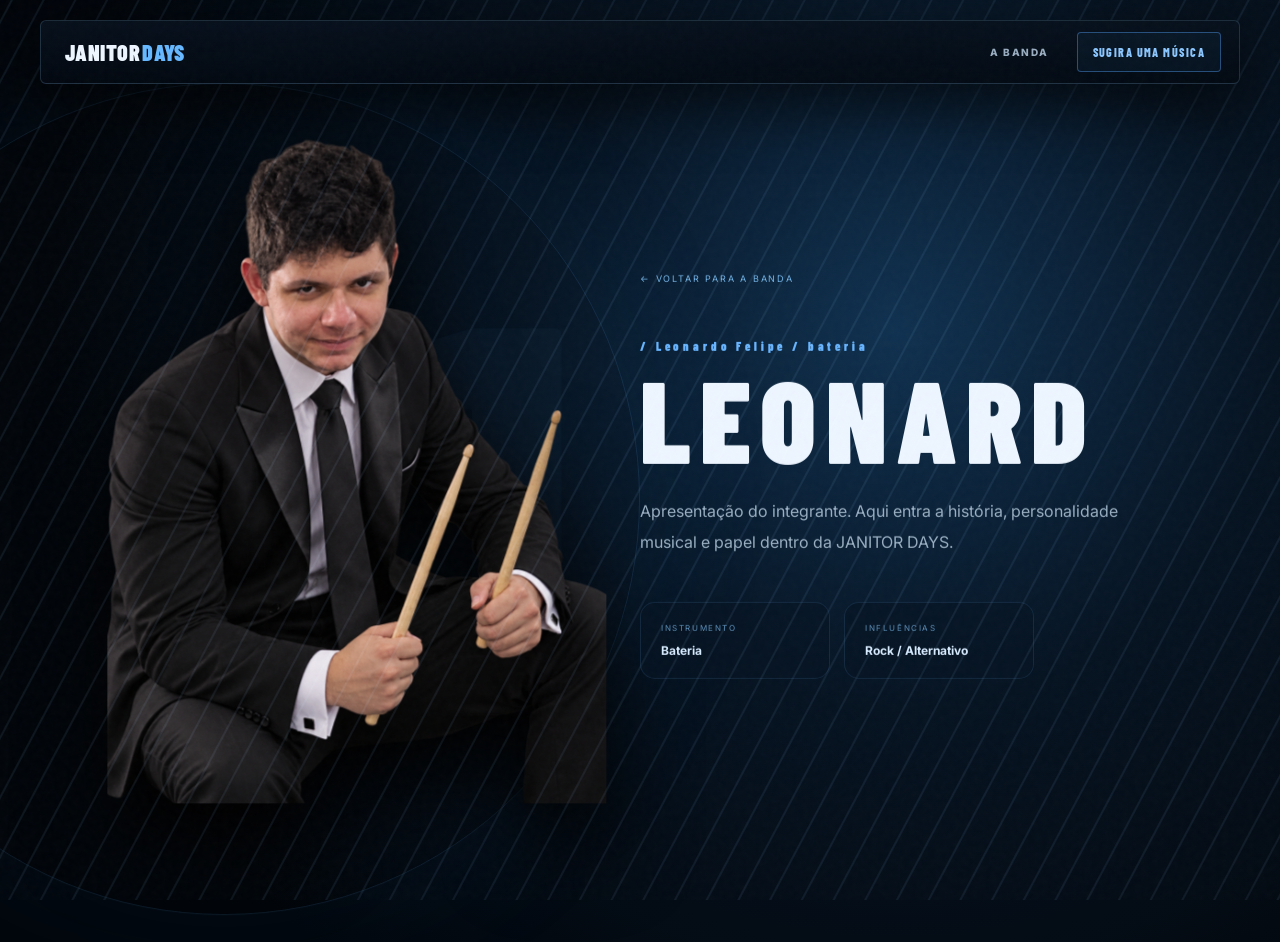
==== integrante-1.html @ b963877c "Add files via upload" ====
<!doctype html><html lang="pt-BR"><head><meta charset="utf-8">
    <meta name="viewport" content="width=device-width,initial-scale=1"><title>INTEGRANTE 01 — JANITOR DAYS</title>
    <link href="https://fonts.googleapis.com/css2?family=Barlow+Condensed:wght@500;600;700;800;900&family=Inter:wght@400;500;600;700;800;900&display=swap" 
    rel="stylesheet"><link rel="stylesheet" href="style.css"></head>
    <body class="memberPage"><div class="noise"></div><header id="nav"><a href="index.html" class="brand">JANITOR<span>DAYS</span>
    </a><nav><a href="index.html#banda">A BANDA</a><a href="sugira.html" class="navButton">SUGIRA UMA MÚSICA</a></nav>
</header><main class="memberHero"><div class="memberGlow scroll3d" data-speed=".14"></div><div class="memberImageWrap"><div class="memberNumber">01</div><img src="leonard.png" alt="INTEGRANTE 01"></div><div class="memberInfo scroll3d" data-speed="-.08"><a class="back buttonFX" href="index.html#banda">← VOLTAR PARA A BANDA</a><div class="eyebrow">/ Leonardo Felipe / bateria</div><h1>L E O N A R D<br><em></em></h1><p>Apresentação do integrante. Aqui entra a história, personalidade musical e papel dentro da JANITOR DAYS.</p><div class="memberGrid"><div><small>INSTRUMENTO</small><strong>Bateria</strong></div><div><small>INFLUÊNCIAS</small><strong>Rock / Alternativo</strong></div></div></div></main><script src="script.js"></script></body></html>
---- style.css ----
*{box-sizing:border-box}html{scroll-behavior:smooth}body{margin:0;background:#03070d;color:#edf5ff;font-family:Inter,sans-serif;overflow-x:hidden}a{color:inherit;text-decoration:none}button{font:inherit}.noise{position:fixed;inset:0;z-index:100;pointer-events:none;opacity:.045;background-image:url("data:image/svg+xml,%3Csvg viewBox='0 0 180 180' xmlns='http://www.w3.org/2000/svg'%3E%3Cfilter id='n'%3E%3CfeTurbulence type='fractalNoise' baseFrequency='.8' numOctaves='4' stitchTiles='stitch'/%3E%3C/filter%3E%3Crect width='100%25' height='100%25' filter='url(%23n)' opacity='.5'/%3E%3C/svg%3E")}#pointer{position:fixed;width:300px;height:300px;border-radius:50%;pointer-events:none;z-index:2;transform:translate(-50%,-50%);background:radial-gradient(circle,#3d9cff14,transparent 68%)}#nav{position:fixed;z-index:90;top:20px;left:50%;translate:-50% 0;width:min(1200px,calc(100% - 32px));height:64px;padding:0 18px 0 24px;border:1px solid #9bd2ff18;border-radius:18px;background:#04101bcc;backdrop-filter:blur(25px);display:flex;align-items:center;justify-content:space-between;transition:.4s}#nav.scrolled{background:#04101bf2;box-shadow:0 25px 80px #000b}.brand{font-size:15px;font-weight:900;letter-spacing:-.06em}.brand span{color:#56a9ff;margin-left:2px}#nav nav{display:flex;gap:28px;align-items:center;font-size:10px;letter-spacing:.15em;font-weight:800;color:#9aaec1}#nav nav a:hover{color:#fff}.navButton{padding:12px 15px;border:1px solid #56a9ff66;border-radius:10px;color:#8bc7ff!important;background:#56a9ff0d}#menu{display:none;background:none;border:0;color:white;font-size:24px}

.stormHero{height:125svh;min-height:800px;position:relative;overflow:hidden;background:radial-gradient(ellipse at 50% 45%,#10243b 0,#06101d 42%,#02050a 80%);perspective:1400px}.sky{position:absolute;inset:0;background:radial-gradient(ellipse at 20% 20%,#3378b81c,transparent 35%),radial-gradient(ellipse at 80% 60%,#125b9b20,transparent 38%)}.cloud{position:absolute;width:65vw;height:24vw;background:#3978a914;filter:blur(60px);border-radius:50%;transform:rotate(-15deg);animation:cloud 18s ease-in-out infinite alternate}.cloud1{left:-15%;top:22%}.cloud2{right:-20%;top:48%;animation-delay:-8s}@keyframes cloud{to{translate:8vw 30px;scale:1.12}}.orb{position:absolute;border-radius:50%;filter:blur(2px);box-shadow:0 0 90px #3b9cff44}.orb1{width:7px;height:7px;background:#b8e0ff;left:22%;top:31%}.orb2{width:4px;height:4px;background:#fff;right:25%;top:24%}.heroGrid{position:absolute;width:130%;height:70%;left:-15%;bottom:-8%;background-image:linear-gradient(#58a8ff17 1px,transparent 1px),linear-gradient(90deg,#58a8ff17 1px,transparent 1px);background-size:75px 75px;transform:rotateX(68deg);transform-origin:bottom;mask-image:linear-gradient(transparent,#000 35%,transparent 100%)}.hero3d{position:absolute;inset:0;transform-style:preserve-3d;pointer-events:none;transition:transform .1s linear}.disc{position:absolute;border-radius:50%;border:1px solid #6db9ff22;box-shadow:inset 0 0 100px #247dc510,0 0 70px #247dc510}.disc1{width:48vw;height:48vw;left:26%;top:16%;animation:rotateDisc 25s linear infinite}.disc2{width:34vw;height:34vw;left:33%;top:23%;animation:rotateDisc 17s linear infinite reverse}.disc3{width:64vw;height:64vw;left:18%;top:8%;border-style:dashed;animation:rotateDisc 45s linear infinite}@keyframes rotateDisc{to{rotate:0 0 1 360deg}}.heroWord{position:absolute;left:50%;top:50%;translate:-50% -50%;font:900 clamp(110px,18vw,270px)/.7 "Barlow Condensed";letter-spacing:-.09em;white-space:nowrap}.heroWordBack{color:#3e8dcc09;transform:translateZ(-260px)}.heroWordFront{color:transparent;-webkit-text-stroke:1px #8bc7ff25;transform:translateZ(120px)}.heroLine{position:absolute;height:1px;background:linear-gradient(90deg,transparent,#75bbff55,transparent);width:100%;left:0}.l1{top:37%;transform:rotate(-13deg)}.l2{top:66%;transform:rotate(8deg)}.heroCopy{position:absolute;z-index:8;left:50%;top:48%;translate:-50% -50%;text-align:center;width:90%}.eyebrow{font-size:10px;letter-spacing:.38em;color:#68b5ff;font-weight:900;margin-bottom:22px}.heroCopy h1,h2{font:900 clamp(85px,12vw,180px)/.75 "Barlow Condensed";letter-spacing:-.075em;margin:0;text-transform:uppercase}.heroCopy h1 i,h2 em{font-style:normal;color:transparent;-webkit-text-stroke:1px #b6dcff80}.heroCopy p{font-size:11px;line-height:1.8;color:#93a9bc;margin-top:38px}.scrollHint{display:inline-flex;align-items:center;gap:12px;margin-top:55px;color:#82b9e9;font-size:9px;letter-spacing:.3em}.scrollHint span{width:35px;height:1px;background:#4c98db}.heroMeta{position:absolute;z-index:8;bottom:35px;left:0;right:0;display:flex;justify-content:space-between;padding:0 35px;color:#617589;font-size:9px;letter-spacing:.22em}

.bandIntro{position:relative;padding:190px 7vw 80px;background:linear-gradient(#03070d,#061321)}.sectionNumber{position:absolute;right:7vw;top:150px;font:900 180px "Barlow Condensed";color:#6bb5ff08}.container{max-width:1220px;margin:auto}.bandIntro h2,.experience h2,.suggestBox h2{margin:10px 0 30px}.intro{max-width:600px;color:#8499ac;line-height:1.85;font-size:13px}

.characterSection{height:1150px;position:relative;background:linear-gradient(#061321,#02070e);overflow:hidden;display:grid;place-items:center}.carouselStage{width:100%;height:850px;position:relative;perspective:1600px;transform-style:preserve-3d}.carouselRing{position:absolute;width:720px;height:720px;border:1px solid #4e9ce02b;border-radius:50%;left:50%;top:50%;translate:-50% -50%;box-shadow:0 0 100px #2a8be00d}.carouselRing:after{content:"";position:absolute;inset:65px;border:1px dashed #73baff16;border-radius:50%;animation:spin 30s linear infinite}@keyframes spin{to{rotate:360deg}}.carouselFloor{position:absolute;width:850px;height:400px;left:50%;bottom:40px;translate:-50%;background:radial-gradient(ellipse,#398bd422,transparent 65%);transform:rotateX(75deg);filter:blur(10px)}.characterCard{position:absolute;width:330px;height:620px;left:50%;top:50%;translate:-50% -50%;transform-style:preserve-3d;transition:transform .8s cubic-bezier(.2,.8,.2,1),opacity .6s,filter .6s;cursor:pointer}.charImage{height:450px;position:relative;border:1px solid #8ccaff22;border-radius:28px;background:linear-gradient(150deg,#10253b,#050a11);overflow:hidden;display:grid;place-items:center;box-shadow:0 40px 100px #000b}.charImage:before{content:"";position:absolute;inset:0;background:radial-gradient(circle at 50% 30%,#58a9ff2b,transparent 55%)}.charImage img{position:absolute;z-index:2;max-width:92%;max-height:100%;object-fit:contain;filter:drop-shadow(0 30px 35px #000);transform:translateZ(40px)}.charImage span{font:900 250px "Barlow Condensed";color:#ffffff08;z-index:1}.charInfo{text-align:center;padding-top:20px}.charInfo small{color:#5c88ad;font-size:9px;letter-spacing:.2em}.charInfo h3{font:800 30px "Barlow Condensed";letter-spacing:.02em;margin:7px 0 13px}.charInfo a{display:inline-flex;gap:20px;align-items:center;border:1px solid #68b5ff55;border-radius:10px;padding:10px 14px;color:#8dcaff;font-size:9px;letter-spacing:.15em}.charInfo a b{font-size:15px}.c0{transform:translate(-50%,-50%) translate3d(0,0,230px) rotateY(0);z-index:5}.c1{transform:translate(-50%,-50%) translate3d(-420px,20px,-60px) rotateY(42deg) scale(.78);opacity:.6;filter:brightness(.65)}.c2{transform:translate(-50%,-50%) translate3d(420px,20px,-60px) rotateY(-42deg) scale(.78);opacity:.6;filter:brightness(.65)}.c3{transform:translate(-50%,-50%) translate3d(0,80px,-420px) rotateY(180deg) scale(.6);opacity:.2;filter:brightness(.4)}.carouselBtn{position:absolute;top:45%;width:54px;height:54px;border:1px solid #6bb6ff44;border-radius:50%;background:#071523cc;color:#9bcfff;font-size:22px;z-index:10;cursor:pointer}.carouselBtn:hover{background:#123253}.prev{left:7%}.next{right:7%}.carouselDots{position:absolute;bottom:70px;left:0;right:0;text-align:center}.dot{display:inline-block;width:6px;height:6px;border-radius:50%;background:#31506b;margin:0 5px;cursor:pointer}.dot.active{background:#65b4ff;box-shadow:0 0 15px #65b4ff}

.experience{height:950px;position:relative;overflow:hidden;background:radial-gradient(circle at 25% 50%,#0d2942,#02070d 55%)}.experience3d{position:absolute;inset:0;display:grid;place-items:center;perspective:1000px}.cube{width:220px;height:220px;position:relative;transform-style:preserve-3d;animation:cube 18s linear infinite}.cube span{position:absolute;inset:0;border:1px solid #65b4ff33;background:#5baeff05;display:grid;place-items:center;font:900 90px "Barlow Condensed";color:#70baff1c}.cube span:nth-child(1){transform:translateZ(110px)}.cube span:nth-child(2){transform:rotateY(180deg) translateZ(110px)}.cube span:nth-child(3){transform:rotateY(90deg) translateZ(110px)}.cube span:nth-child(4){transform:rotateY(-90deg) translateZ(110px)}.cube span:nth-child(5){transform:rotateX(90deg) translateZ(110px)}.cube span:nth-child(6){transform:rotateX(-90deg) translateZ(110px)}@keyframes cube{to{transform:rotateX(360deg) rotateY(360deg)}}.orbit{position:absolute;border:1px solid #5eacff20;border-radius:50%;transform:rotateX(65deg) rotateZ(20deg)}.o1{width:600px;height:600px}.o2{width:900px;height:900px;transform:rotateX(65deg) rotateZ(-25deg)}.experienceCopy{position:relative;z-index:3;padding-top:260px}.suggestSection{padding:170px 6vw;background:#02060c}.suggestBox{border:1px solid #69b7ff24;border-radius:30px;padding:75px;background:linear-gradient(130deg,#0b1c2e,#050b13);display:flex;align-items:end;justify-content:space-between;gap:40px;box-shadow:0 50px 120px #0008}.bigButton{display:inline-flex;gap:35px;align-items:center;padding:18px 22px;border:1px solid #63b2ff77;border-radius:11px;color:#b5ddff;background:#65b4ff0b;font-size:10px;font-weight:900;letter-spacing:.13em;white-space:nowrap;transition:.3s}.bigButton:hover{background:#65b4ff18;transform:translateY(-5px);box-shadow:0 20px 60px #378ddd22}.bigButton span{font-size:18px}footer{padding:40px 6vw;border-top:1px solid #fff1;display:flex;justify-content:space-between;color:#536b80;font-size:9px;letter-spacing:.2em}footer strong{color:#dceeff}

@media(max-width:900px){#nav nav{display:none}#menu{display:block}.heroWord{font-size:25vw}.characterSection{height:950px}.characterCard{width:290px}.c1{transform:translate(-50%,-50%) translate3d(-270px,20px,-100px) rotateY(42deg) scale(.65)}.c2{transform:translate(-50%,-50%) translate3d(270px,20px,-100px) rotateY(-42deg) scale(.65)}.c3{display:none}.suggestBox{align-items:start;flex-direction:column}.bigButton{margin-top:20px}.experienceCopy{padding:260px 20px 0}.experience3d{opacity:.7}}
@media(max-width:600px){.stormHero{min-height:720px}.heroMeta{padding:0 18px}.heroCopy h1{font-size:24vw}.sectionNumber{font-size:100px}.bandIntro{padding:130px 20px 60px}.characterSection{height:820px}.carouselRing{width:90vw;height:90vw}.characterCard{width:260px;height:550px}.charImage{height:380px}.c1{transform:translate(-50%,-50%) translate3d(-175px,30px,-120px) rotateY(50deg) scale(.52)}.c2{transform:translate(-50%,-50%) translate3d(175px,30px,-120px) rotateY(-50deg) scale(.52)}.carouselBtn{width:44px;height:44px}.prev{left:5%}.next{right:5%}.experience{height:800px}.cube{width:150px;height:150px}.cube span:nth-child(1){transform:translateZ(75px)}.cube span:nth-child(2){transform:rotateY(180deg) translateZ(75px)}.cube span:nth-child(3){transform:rotateY(90deg) translateZ(75px)}.cube span:nth-child(4){transform:rotateY(-90deg) translateZ(75px)}.cube span:nth-child(5){transform:rotateX(90deg) translateZ(75px)}.cube span:nth-child(6){transform:rotateX(-90deg) translateZ(75px)}.suggestSection{padding:100px 20px}.suggestBox{padding:40px 25px}footer{flex-direction:column;gap:15px}}
@media(prefers-reduced-motion:reduce){*{animation:none!important;transition:none!important}}

/* PÁGINAS INDIVIDUAIS / ADMIN / FORM */
.memberPage,.formPage,.adminPage{min-height:100vh;background:radial-gradient(circle at 70% 35%,#103150 0,#061321 35%,#02060b 78%)}
.memberHero{min-height:100vh;position:relative;display:grid;grid-template-columns:1fr 1fr;align-items:center;padding:120px 8vw;overflow:hidden;perspective:1400px}.memberGlow{position:absolute;width:65vw;height:65vw;left:-15vw;top:10vh;border:1px solid #63b2ff22;border-radius:50%;box-shadow:0 0 160px #287ec015;transform:rotateX(67deg);animation:spin 28s linear infinite}.memberImageWrap{height:min(78vh,800px);position:relative;display:grid;place-items:center;transform-style:preserve-3d}.memberImageWrap img{position:relative;z-index:2;max-width:90%;max-height:90%;object-fit:contain;filter:drop-shadow(0 40px 40px #000);transform:translateZ(70px)}.memberNumber{position:absolute;z-index:1;font:900 40vw/.7 'Barlow Condensed';color:#78bdff08;left:50%;top:50%;transform:translate(-50%,-50%) translateZ(-100px)}.memberInfo{position:relative;z-index:3}.back{display:inline-block;color:#78b9ed;font-size:9px;letter-spacing:.2em;margin-bottom:55px}.memberInfo h1,.formIntro h1,.adminTop h1,.adminCard h1{font:900 clamp(70px,9vw,150px)/.75 'Barlow Condensed';letter-spacing:-.06em;margin:10px 0 35px}.memberInfo h1{max-width:700px}.memberInfo p{max-width:580px;color:#9aafc2;line-height:1.9}.memberGrid{display:flex;gap:14px;margin-top:45px}.memberGrid div{min-width:190px;padding:20px;border:1px solid #70baff20;border-radius:15px;background:#07152399}.memberGrid small{display:block;color:#5e91ba;font-size:8px;letter-spacing:.2em}.memberGrid strong{display:block;margin-top:10px;font-size:12px;color:#d7ebff}
.formShell{min-height:100vh;max-width:1150px;margin:auto;padding:180px 30px 100px;display:grid;grid-template-columns:.9fr 1.1fr;gap:100px;align-items:center}.formIntro h1{font-size:clamp(80px,10vw,160px)}.formIntro h1 em,.adminCard h1 em{font-style:normal;color:transparent;-webkit-text-stroke:1px #a8d6ff70}.formIntro p{color:#8fa6ba;line-height:1.8;max-width:470px}.suggestForm{display:grid;gap:18px;padding:38px;border:1px solid #71baff22;border-radius:24px;background:#071523aa;box-shadow:0 40px 100px #0008}.suggestForm label{font-size:9px;font-weight:900;letter-spacing:.18em;color:#79b7e9}.suggestForm label span{color:#526e85;font-weight:500}.suggestForm input,.suggestForm select,.suggestForm textarea,.adminCard input,.adminTools input,.adminTools select{width:100%;margin-top:9px;border:1px solid #6cb4ff22;border-radius:10px;background:#020910;color:#e9f5ff;padding:14px;font:500 13px Inter;outline:none}.suggestForm textarea{min-height:120px;resize:vertical}.suggestForm input:focus,.suggestForm select:focus,.suggestForm textarea:focus,.adminCard input:focus{border-color:#6cb4ff77}.suggestForm .bigButton{justify-content:center;margin-top:8px;cursor:pointer}.formPage .bigButton{background:#68b5ff0b}.formPage #formStatus{min-height:20px;color:#80c3ff;font-size:11px;text-align:center;letter-spacing:.12em}
.adminPage{padding:70px 5vw}.adminShell{max-width:1450px;margin:auto}.adminCard{max-width:600px;margin:12vh auto;padding:50px;border:1px solid #6fbaff24;border-radius:25px;background:#071523e8;box-shadow:0 40px 120px #000a}.adminCard p{color:#8299ac;line-height:1.7}.adminCard form{display:grid;gap:12px;margin-top:30px}.adminCard input{margin:0}.adminCard .bigButton{justify-content:center;cursor:pointer}.adminTop{display:flex;justify-content:space-between;align-items:end;border-bottom:1px solid #fff1;padding:30px 0}.adminTop h1{margin:0;font-size:80px}.smallButton,.deleteBtn{border:1px solid #6fbaff33;background:#071523;color:#8fc8ff;border-radius:8px;padding:10px 13px;font-size:9px;letter-spacing:.12em;cursor:pointer}.stats{display:grid;grid-template-columns:repeat(4,1fr);gap:15px;margin:25px 0}.stats div{padding:25px;border:1px solid #6fbaff1e;border-radius:15px;background:#071523aa}.stats small{display:block;color:#608bab;font-size:8px;letter-spacing:.2em}.stats strong{font:800 45px 'Barlow Condensed';display:block;margin-top:8px}.adminTools{display:flex;gap:12px;margin:20px 0}.adminTools input{margin:0;flex:1}.adminTools select{margin:0;width:220px}.tableWrap{overflow:auto;border:1px solid #6fbaff1d;border-radius:16px}.tableWrap table{width:100%;border-collapse:collapse;min-width:950px}.tableWrap th,.tableWrap td{text-align:left;padding:15px;border-bottom:1px solid #fff0f;color:#bcd0e0;font-size:11px}.tableWrap th{color:#5f90b5;font-size:8px;letter-spacing:.18em;background:#06111d}.tableWrap tr:hover td{background:#0b1d2e}.rowStatus{background:#071523;color:#9ccfff;border:1px solid #6fbaff22;padding:7px;border-radius:6px;font-size:9px}.deleteBtn{font-size:8px;color:#ff9a9a;border-color:#ff85851f}.adminCard #loginStatus{color:#ffaaaa;font-size:11px;margin-top:5px;min-height:16px}

/* scroll-driven 3D */
.scene{--sx:0px;--sy:0px;--scrollDepth:0px}.world3d,.carouselStage,.characterBackdrop,.worldColumn,.depthObject{transform-style:preserve-3d}.world3d{transform:translate3d(var(--sx),calc(var(--sy) + var(--scrollDepth)),0)}.bandIntro{overflow:hidden}.depthObject{position:absolute;width:380px;height:380px;border:1px solid #65b5ff18;border-radius:40%;right:-80px;top:80px;transform:rotateX(65deg) rotateZ(25deg) translateZ(-80px);box-shadow:0 0 100px #2383cc12}.characterBackdrop{position:absolute;inset:0;background:radial-gradient(circle at 50% 40%,#1b568620,transparent 42%);transform:translate3d(var(--sx),var(--sy),-200px)}.carouselStage{transform:translate3d(var(--sx),calc(var(--sy) + var(--scrollDepth)),0)}.scrollWorld{height:1100px;position:relative;overflow:hidden;background:radial-gradient(circle at 70% 40%,#0b3151,#02070d 60%);perspective:1300px}.worldColumn{position:absolute;inset:0;transform:translate3d(var(--sx),calc(var(--sy) + var(--scrollDepth)),0);transition:transform .1s}.massiveText{position:absolute;left:52%;top:40%;font:900 55vw/.7 'Barlow Condensed';color:#6bb6ff06;transform:translateZ(-450px) rotateY(-18deg)}.floatingPanel{position:absolute;border:1px solid #70baff24;background:#081a2ab5;backdrop-filter:blur(10px);box-shadow:0 30px 80px #0008;color:#8ec8ff;padding:25px 35px;font:900 40px/.8 'Barlow Condensed';letter-spacing:.03em}.floatingPanel small{font:700 9px Inter;letter-spacing:.2em;color:#5d87a8}.p1{left:12%;top:25%;transform:translateZ(180px) rotateY(22deg)}.p2{right:13%;top:35%;transform:translateZ(80px) rotateY(-25deg)}.p3{left:27%;bottom:20%;transform:translateZ(300px) rotateX(12deg)}.scrollCopy{position:relative;z-index:4;padding-top:300px}.scrollCopy h2{font-size:clamp(90px,13vw,190px)}
@media(max-width:900px){.memberHero,.formShell{grid-template-columns:1fr;gap:30px;padding-top:150px}.memberImageWrap{height:55vh}.memberInfo{padding-bottom:80px}.formShell{padding-left:20px;padding-right:20px}.stats{grid-template-columns:repeat(2,1fr)}.adminTop h1{font-size:60px}.scrollWorld{height:900px}.floatingPanel{font-size:30px;padding:18px}.p1{left:5%}.p2{right:5%}.p3{left:15%}}
@media(max-width:600px){.memberHero{padding:130px 20px 60px}.memberImageWrap{height:45vh}.memberInfo h1{font-size:65px}.memberGrid{flex-direction:column}.formIntro h1{font-size:75px}.suggestForm{padding:25px}.adminPage{padding:25px 15px}.adminCard{padding:30px 22px}.stats{gap:8px}.stats div{padding:18px}.stats strong{font-size:35px}.adminTools{flex-direction:column}.adminTools select{width:100%}.scrollCopy{padding:250px 20px 0}.scrollWorld{height:800px}}


/* === ROCK / SCROLL 3D PASS === */
:root{--storm:#66b8ff;--ice:#e8f4ff;--steel:#7892a8;--black:#020509}
body{background:#020509}
body:before{content:"";position:fixed;inset:0;pointer-events:none;z-index:1;opacity:.08;background:repeating-linear-gradient(118deg,transparent 0 9px,#8dcaff 10px 11px,transparent 12px 28px);mix-blend-mode:screen}
#nav{border-radius:6px;border-color:#9bd2ff2b;background:linear-gradient(180deg,#07111df2,#030911df);box-shadow:0 18px 60px #000a}
.brand{font-family:'Barlow Condensed',sans-serif;font-size:22px;letter-spacing:.02em}.brand span{color:var(--storm)}
.navButton{border-radius:4px!important;font-family:'Barlow Condensed';font-size:12px;letter-spacing:.12em}
.stormHero{height:125svh;min-height:850px;background:radial-gradient(ellipse at 50% 50%,#102a43 0,#071321 40%,#010307 82%);perspective:1800px}
.stormHero:after{content:"";position:absolute;inset:0;pointer-events:none;background:linear-gradient(90deg,#0007,transparent 18%,transparent 82%,#0007),linear-gradient(0deg,#020509 0,transparent 20%,transparent 82%,#020509aa);z-index:7}
.heroMembers{position:absolute;z-index:8;left:50%;top:10%;width:min(920px,94vw);height:40%;transform:translateX(-50%);display:flex;align-items:flex-end;justify-content:center;pointer-events:none}
.heroMember{position:relative;height:100%;width:25%;display:flex;align-items:flex-end;justify-content:center;pointer-events:auto;filter:drop-shadow(0 35px 25px #000b);transition:transform .35s ease,filter .35s ease;will-change:transform}
.heroMember img{max-height:100%;max-width:125%;object-fit:contain;position:relative;z-index:2;transform:translateZ(0)}
.heroMember span{position:absolute;bottom:12%;font:900 70px 'Barlow Condensed';color:#fff1;z-index:1}
.heroMember:hover{transform:translateY(-14px) scale(1.035);filter:drop-shadow(0 45px 30px #000) brightness(1.08)}
.hm1{z-index:3}.hm2{z-index:4}.hm3{z-index:5}.hm4{z-index:3}
.heroCopy{z-index:9;top:57%}.heroCopy h1{font-size:clamp(100px,13vw,205px);text-shadow:0 25px 70px #000b}.heroCopy h1 i{-webkit-text-stroke:1px #d9edffb8}
.heroCopy p{font-family:'Barlow Condensed';font-size:13px;letter-spacing:.22em;color:#b3c6d7}
.eyebrow{font-family:'Barlow Condensed';font-size:12px;letter-spacing:.32em}
.scrollHint{border:1px solid #74bbef55;padding:13px 18px;background:#06121eaa;transition:.3s}.scrollHint:hover{background:#74bbef18;transform:translateY(-4px);box-shadow:0 12px 35px #247fc433}
.bandIntro{background:linear-gradient(180deg,#020509,#081521 50%,#020509);border-top:1px solid #fff1;border-bottom:1px solid #fff1}
.bandIntro h2,.suggestBox h2,.scrollCopy h2{font-size:clamp(100px,13vw,190px);text-shadow:0 20px 60px #000}
.rockTitle:before{content:"//";display:block;color:#4f86b0;font:700 18px Inter;letter-spacing:.3em;margin-bottom:15px}
.characterSection{background:radial-gradient(circle at 50% 42%,#123552 0,#06111c 38%,#010408 75%);border-bottom:1px solid #fff1}
.characterSection:before{content:"SELECT YOUR PLAYER";position:absolute;top:85px;left:7vw;font:900 clamp(50px,7vw,100px)/.8 'Barlow Condensed';color:#fff08;letter-spacing:-.04em;z-index:1}
.carouselStage{z-index:2}
.characterCard{border-radius:4px}.charImage{border-radius:5px;border:1px solid #8ccaff33;background:linear-gradient(150deg,#10283e,#02060a);box-shadow:20px 40px 80px #000c, inset 0 0 50px #4b9ddd0d}.charInfo h3{font-size:34px;letter-spacing:.04em}.charInfo a{border-radius:3px;transition:.3s}.charInfo a:hover{background:#75bbef18;box-shadow:0 10px 30px #348edb33;transform:translateY(-3px)}
.carouselBtn{border-radius:3px;background:#06111dcc;transition:.25s}.carouselBtn:hover{transform:scale(1.08);background:#123653;color:white}.dot{border-radius:1px;width:22px;height:3px}.dot.active{width:42px;border-radius:1px}
.scrollWorld{background:radial-gradient(circle at 70% 40%,#123a59,#020509 65%);border-bottom:1px solid #fff1}
.scrollWorld:before{content:"";position:absolute;inset:0;background:repeating-linear-gradient(145deg,transparent 0 70px,#5ea8d914 71px 72px);transform:translateZ(-300px) rotateX(35deg);pointer-events:none}
.massiveText{font-size:62vw;color:#79c2ff08;text-shadow:20px 20px 0 #79c2ff03}.floatingPanel{border-radius:3px;transform-style:preserve-3d}.slash{position:absolute;height:2px;width:70vw;background:linear-gradient(90deg,transparent,#73bcff88,transparent);transform-origin:left}.slashA{left:5%;top:28%;transform:rotate(-16deg) translateZ(250px)}.slashB{right:-10%;bottom:28%;transform:rotate(13deg) translateZ(150px)}
.suggestSection{background:#020509;border-top:1px solid #fff1}.suggestBox{border-radius:4px;border-color:#74bbef2b;background:linear-gradient(120deg,#0b1c2b,#03070c);position:relative;overflow:hidden}.suggestBox:after{content:"ROCK";position:absolute;right:-30px;bottom:-95px;font:900 230px 'Barlow Condensed';color:#fff04;transform:rotate(-10deg);pointer-events:none}.suggestBox>*{position:relative;z-index:2}
.bigButton{border-radius:3px;font-family:'Barlow Condensed';font-size:13px;letter-spacing:.18em;position:relative;overflow:hidden}.bigButton:after{content:"";position:absolute;inset:0;background:linear-gradient(110deg,transparent 35%,#fff3 50%,transparent 65%);transform:translateX(-120%);transition:.6s}.bigButton:hover:after{transform:translateX(120%)}
/* scroll depth: only marked elements react; the member selector and hero members never do */
.scroll3d{--sy:0px;will-change:transform}.scroll3d{transform:translate3d(0,var(--sy),0)}
.heroWord.scroll3d{transform:translate3d(-50%,calc(-50% + var(--sy)),120px)}.heroWordBack.scroll3d{transform:translate3d(-50%,calc(-50% + var(--sy)),-260px)}.heroCopy.scroll3d{transform:translate3d(-50%,calc(-50% + var(--sy)),0)}
.heroLine.scroll3d{transform:translate3d(0,var(--sy),0)}
@media(max-width:900px){.heroMembers{top:12%;height:33%}.heroCopy{top:58%}.characterSection:before{top:45px}.heroMember{width:25%}.heroMember span{font-size:45px}}
@media(max-width:600px){.heroMembers{top:11%;height:31%;width:110vw}.heroMember img{max-width:145%}.heroCopy{top:58%}.heroCopy h1{font-size:25vw}.heroCopy p{font-size:10px}.characterSection:before{font-size:50px;left:20px}.bandIntro h2,.suggestBox h2,.scrollCopy h2{font-size:80px}}

.buttonFX:active,.carouselBtn:active,.charInfo a:active{transform:scale(.94)!important;filter:brightness(1.25)}

.shiftField{border:0;padding:0;margin:0;display:grid;gap:12px}.shiftField legend{padding:0;font-size:9px;font-weight:900;letter-spacing:.18em;color:#79b7e9}.shiftField legend span{color:#526e85;font-weight:500}.shiftButtons{display:grid;grid-template-columns:1fr 1fr;gap:10px}.shiftBtn{border:1px solid #6cb4ff28;border-radius:4px;background:#030a10;color:#91abc0;padding:18px 12px;font:900 18px 'Barlow Condensed';letter-spacing:.12em;cursor:pointer;transition:.25s;position:relative;overflow:hidden}.shiftBtn:hover{border-color:#6cb4ff70;background:#0a1d2e;transform:translateY(-3px)}.shiftBtn.selected{color:#eaf7ff;background:#123653;border-color:#7ac1ff;box-shadow:0 0 0 1px #7ac1ff44 inset,0 15px 35px #247fc433}.shiftBtn:active{transform:scale(.96)}
/* Shift selector */
.shiftButtons{margin-top:10px}
.shiftBtn span{font-size:22px;display:inline-block;margin-right:8px;opacity:.8}
.shiftBtn.selected span{opacity:1}
.shiftBtn:focus-visible,.bigButton:focus-visible,.navButton:focus-visible{outline:2px solid #a9dcff;outline-offset:3px}
#formStatus{min-height:24px;margin-top:14px;font-size:11px;line-height:1.5;letter-spacing:.08em;font-weight:800}
#formStatus.success{color:#9bd6ff}.error{color:#ffb4b4}.sendingText{color:#8dc9f5}.bigButton.sending{opacity:.65;cursor:wait}
/* Admin: separação real por turno */
.shiftFilters{display:flex;gap:8px;flex-wrap:wrap;margin:24px 0 12px}.shiftFilterBtn{border:1px solid #6cb4ff25;background:#06101a;color:#8ca6ba;padding:10px 16px;cursor:pointer;font:800 11px 'Barlow Condensed';letter-spacing:.12em;transition:.2s}.shiftFilterBtn:hover,.shiftFilterBtn.active{background:#123653;border-color:#7ac1ff;color:#eaf7ff}.shiftTag{display:inline-block;padding:5px 8px;border:1px solid #6cb4ff30;font:800 10px 'Barlow Condensed';letter-spacing:.1em}.shiftTag.morning{color:#b8ddff}.shiftTag.afternoon{color:#a4c4df}.empty{text-align:center;padding:40px!important;color:#668097}
.memberImageWrap{position:relative}.memberImageWrap img{display:block}.memberImageWrap img[src$=".png"]{object-fit:contain}
.memberImageWrap:has(img[src$=".png"]){min-height:480px}

/* Admin repertoire: MANHÃ + TARDE sempre visíveis */
.repertoireGrid{display:grid;grid-template-columns:1fr 1fr;gap:18px;margin-top:20px;align-items:start}
.repertoirePanel{min-width:0;border:1px solid #6fbaff1d;border-radius:16px;background:#071523aa;overflow:hidden}
.panelTitle{display:flex;justify-content:space-between;align-items:center;padding:20px 22px;border-bottom:1px solid #6fbaff18;background:linear-gradient(120deg,#0b1c2b,#06101a)}
.panelTitle>div{display:flex;align-items:center;gap:12px}
.panelTitle>div>span{font-size:25px;color:#9bd6ff}
.panelTitle small{display:block;color:#608bab;font-size:8px;letter-spacing:.2em}
.panelTitle h2{margin:3px 0 0;font:900 38px/.9 'Barlow Condensed';letter-spacing:-.02em;color:#e7f5ff}
.panelTitle>strong{font:800 38px 'Barlow Condensed';color:#79c2ff}
.repertoirePanel .tableWrap{border:0;border-radius:0}
.repertoirePanel .tableWrap table{min-width:720px}
.repertoirePanel .tableWrap th,.repertoirePanel .tableWrap td{padding:12px;font-size:10px}
.repertoirePanel .tableWrap th{font-size:7px}
@media(max-width:1050px){.repertoireGrid{grid-template-columns:1fr}.repertoirePanel .tableWrap table{min-width:800px}}

/* =====================================================
   PRÓXIMOS SHOWS — ADMIN
   ===================================================== */

.showAdminHeader {
  margin: 38px 0 18px;
  padding: 26px 28px;
  border: 1px solid #72baff20;
  background:
    radial-gradient(circle at 90% 20%, #3d9cff16, transparent 35%),
    linear-gradient(135deg, #071522ee, #02070dcc);
  display: flex;
  align-items: center;
  justify-content: space-between;
  gap: 25px;
  position: relative;
  overflow: hidden;
}

.showAdminHeader::before {
  content: "";
  position: absolute;
  width: 280px;
  height: 280px;
  right: -100px;
  top: -150px;
  border-radius: 50%;
  border: 1px solid #72baff18;
  box-shadow:
    0 0 80px #3d9cff15,
    inset 0 0 60px #3d9cff0b;
  pointer-events: none;
}

.showAdminHeader h2 {
  margin: 4px 0 0;
  font: 900 34px/.9 "Barlow Condensed";
  letter-spacing: -.04em;
}

.scheduleShowBtn {
  position: relative;
  z-index: 2;
  border: 1px solid #72baff70;
  background: linear-gradient(180deg, #0d2b43, #06121e);
  color: #dff2ff;
  padding: 14px 20px;
  cursor: pointer;
  font: 800 11px "Barlow Condensed";
  letter-spacing: .13em;
  transition: .2s ease;
  box-shadow:
    0 15px 40px #0008,
    inset 0 0 25px #4ea6e910;
}

.scheduleShowBtn span {
  font-size: 19px;
  margin-right: 7px;
  vertical-align: -2px;
}

.scheduleShowBtn:hover {
  transform: translateY(-3px);
  border-color: #a5d8ff;
  background: linear-gradient(180deg, #123d5c, #081a29);
  box-shadow:
    0 18px 50px #0009,
    0 0 30px #318bd522;
}

/* LISTA DOS SHOWS NO ADMIN */

.showsAdminList {
  display: grid;
  grid-template-columns: repeat(auto-fit, minmax(280px, 1fr));
  gap: 14px;
  margin-bottom: 35px;
}

.adminShowCard {
  position: relative;
  overflow: hidden;
  min-height: 135px;
  padding: 22px;
  border: 1px solid #72baff1e;
  background:
    radial-gradient(circle at 100% 0%, #318bd51a, transparent 45%),
    linear-gradient(145deg, #071522, #02070d);
  box-shadow: 0 18px 55px #0007;
}

.adminShowCard::after {
  content: "";
  position: absolute;
  width: 120px;
  height: 120px;
  right: -50px;
  bottom: -60px;
  border-radius: 50%;
  border: 1px solid #72baff16;
}

.adminShowDate {
  color: #70baff;
  font: 900 12px "Barlow Condensed";
  letter-spacing: .18em;
}

.adminShowName {
  margin-top: 10px;
  font: 900 29px/.95 "Barlow Condensed";
  letter-spacing: -.03em;
}

.deleteShowBtn {
  margin-top: 18px;
  border: 1px solid #ff5e5e33;
  background: #ff3d3d08;
  color: #ff9b9b;
  padding: 7px 11px;
  cursor: pointer;
  font: 800 9px "Barlow Condensed";
  letter-spacing: .14em;
}

.deleteShowBtn:hover {
  background: #ff3d3d14;
  border-color: #ff777766;
}

/* MODAL */

.showModal {
  position: fixed;
  inset: 0;
  z-index: 999;
  display: grid;
  place-items: center;
  padding: 20px;
}

.showModal[hidden] {
  display: none;
}

.showModalBackdrop {
  position: absolute;
  inset: 0;
  background: #01050bcc;
  backdrop-filter: blur(18px);
}

.showModalCard {
  position: relative;
  z-index: 2;
  width: min(520px, 100%);
  padding: 38px;
  border: 1px solid #72baff35;
  background:
    radial-gradient(circle at 90% 0%, #318bd51b, transparent 40%),
    linear-gradient(145deg, #071522, #02070d);
  box-shadow:
    0 40px 120px #000d,
    inset 0 0 60px #3d9cff08;
  animation: showModalIn .25s ease both;
}

@keyframes showModalIn {
  from {
    opacity: 0;
    transform: translateY(20px) scale(.97);
  }
  to {
    opacity: 1;
    transform: none;
  }
}

.closeShowModal {
  position: absolute;
  top: 15px;
  right: 17px;
  width: 35px;
  height: 35px;
  border: 1px solid #72baff25;
  background: #06111b;
  color: #9fcfff;
  cursor: pointer;
  font-size: 22px;
}

.showModalCard h2 {
  margin: 12px 0 18px;
  font: 900 clamp(45px, 8vw, 70px)/.78 "Barlow Condensed";
  letter-spacing: -.06em;
}

.showModalCard h2 em {
  color: transparent;
  -webkit-text-stroke: 1px #8bcaff;
  font-style: normal;
}

.showModalDescription {
  color: #8095a7;
  line-height: 1.7;
  font-size: 13px;
  margin-bottom: 28px;
}

#showForm {
  display: grid;
  gap: 18px;
}

#showForm label {
  display: grid;
  gap: 8px;
  color: #7893a8;
  font: 800 10px "Barlow Condensed";
  letter-spacing: .16em;
}

#showForm input {
  width: 100%;
  height: 50px;
  border: 1px solid #72baff22;
  outline: none;
  background: #030a11;
  color: #e8f5ff;
  padding: 0 14px;
  font: 600 13px Inter;
}

#showForm input:focus {
  border-color: #72baff88;
  box-shadow: 0 0 25px #3d9cff12;
}

.confirmShowBtn {
  height: 50px;
  border: 1px solid #72baff66;
  background: linear-gradient(180deg, #0c2d46, #06121d);
  color: #dff2ff;
  cursor: pointer;
  font: 900 11px "Barlow Condensed";
  letter-spacing: .18em;
  transition: .2s;
}

.confirmShowBtn:hover {
  transform: translateY(-2px);
  border-color: #a7dcff;
  box-shadow: 0 15px 40px #318bd522;
}

.showFormStatus {
  min-height: 18px;
  color: #76bdff;
  font-size: 11px;
}

@media(max-width:700px) {
  .showAdminHeader {
    align-items: flex-start;
    flex-direction: column;
  }

  .scheduleShowBtn {
    width: 100%;
  }

  .showModalCard {
    padding: 28px 22px;
  }
}

/* =========================================================
   PRÓXIMOS SHOWS — EVENT SECTION
   ========================================================= */

.upcomingShows {
  position: relative;
  min-height: 900px;
  overflow: hidden;
  background:
    radial-gradient(
      ellipse at 50% 45%,
      #174d78 0%,
      #0a2943 22%,
      #03101b 55%,
      #010508 100%
    );
  border-top: 1px solid #79caff22;
  border-bottom: 1px solid #79caff22;
  isolation: isolate;
}

/* LUZ GERAL */

.showAtmosphere {
  position: absolute;
  width: 900px;
  height: 900px;
  left: 50%;
  top: 45%;
  transform: translate(-50%, -50%);

  background:
    radial-gradient(
      circle,
      #55baff25 0%,
      #318bd510 30%,
      transparent 70%
    );

  filter: blur(25px);
  pointer-events: none;
}

/* FEIXES DE LUZ */

.showLightBeam {
  position: absolute;
  width: 2px;
  height: 120%;
  top: -10%;

  background:
    linear-gradient(
      transparent,
      #70c8ff35,
      #b7e5ff70,
      #70c8ff20,
      transparent
    );

  filter: blur(2px);

  transform-origin: center;
  pointer-events: none;
}

.showLightBeamOne {
  left: 25%;
  transform: rotate(20deg);
  animation: beamMoveOne 7s ease-in-out infinite alternate;
}

.showLightBeamTwo {
  right: 28%;
  transform: rotate(-20deg);
  animation: beamMoveTwo 9s ease-in-out infinite alternate;
}

@keyframes beamMoveOne {
  from {
    opacity: .15;
    transform: rotate(16deg) translateX(-80px);
  }

  to {
    opacity: .5;
    transform: rotate(25deg) translateX(80px);
  }
}

@keyframes beamMoveTwo {
  from {
    opacity: .15;
    transform: rotate(-25deg) translateX(80px);
  }

  to {
    opacity: .45;
    transform: rotate(-16deg) translateX(-80px);
  }
}

/* LINHAS DE PALCO */

.showStageLines {
  position: absolute;

  width: 150%;
  height: 500px;

  left: -25%;
  bottom: -230px;

  transform:
    perspective(700px)
    rotateX(65deg);

  background-image:
    linear-gradient(
      #72c7ff16 1px,
      transparent 1px
    ),
    linear-gradient(
      90deg,
      #72c7ff16 1px,
      transparent 1px
    );

  background-size: 70px 70px;

  mask-image:
    linear-gradient(
      transparent,
      #000 25%,
      #000 75%,
      transparent
    );

  pointer-events: none;
}

/* CONTAINER */

.upcomingShowsInner {
  width: min(1240px, calc(100% - 70px));
  margin: auto;

  padding:
    110px
    0
    120px;

  position: relative;
  z-index: 5;
}

/* LINHA SUPERIOR */

.upcomingTopLine {
  display: flex;
  align-items: center;
  gap: 10px;

  color: #79caff;

  font:
    800 10px
    "Barlow Condensed";

  letter-spacing: .25em;

  border-bottom:
    1px solid #72baff20;

  padding-bottom: 16px;
}

.topLineRight {
  margin-left: auto;
  color: #55778f;
}

/* BOLINHA */

.liveDot {
  width: 7px;
  height: 7px;

  border-radius: 50%;

  background: #7acaff;

  box-shadow:
    0 0 10px #72baff,
    0 0 25px #72baff;

  animation: livePulse 1.5s ease-in-out infinite;
}

@keyframes livePulse {
  50% {
    opacity: .35;
    transform: scale(.65);
  }
}

/* HERO */

.upcomingHero {
  display: grid;

  grid-template-columns:
    1fr
    180px;

  align-items: end;

  margin-top: 55px;

  margin-bottom: 60px;
}

/* TÍTULO */

.showEyebrow {
  color: #76c6ff;

  font:
    900 11px
    "Barlow Condensed";

  letter-spacing: .35em;

  margin-bottom: 20px;
}

.upcomingTitle h2 {
  margin: 0;

  font:
    900 clamp(90px, 12vw, 170px)/.72
    "Barlow Condensed";

  letter-spacing: -.08em;

  text-shadow:
    0 20px 70px #000b,
    0 0 80px #318bd520;
}

.upcomingTitle h2 span {
  color: transparent;

  -webkit-text-stroke:
    1.5px #91d5ff;

  text-shadow:
    0 0 35px #72baff40;
}

/* LADO */

.upcomingSideText {
  border-left:
    1px solid #72baff35;

  padding-left: 25px;

  position: relative;
}

.sideNumber {
  color: #72baff;

  font:
    900 80px/.8
    "Barlow Condensed";

  letter-spacing: -.08em;
}

.upcomingSideText p {
  color: #6e8ba0;

  font:
    800 10px/1.5
    "Barlow Condensed";

  letter-spacing: .18em;

  margin-top: 15px;
}

/* =========================================================
   CARDS
   ========================================================= */

.upcomingShowsList {
  display: grid;

  grid-template-columns:
    repeat(3, 1fr);

  gap: 18px;

  position: relative;
}

/* CARD */

.upcomingShowCard {
  position: relative;

  min-height: 290px;

  padding: 32px;

  overflow: hidden;

  border:
    1px solid #72baff32;

  background:
    linear-gradient(
      145deg,
      #0a263df2,
      #02080ef5
    );

  box-shadow:
    0 30px 80px #000c,
    inset 0 0 50px #318bd508;

  transition:
    transform .4s ease,
    border-color .3s ease,
    box-shadow .3s ease;

  transform-style: preserve-3d;
}

/* PRIMEIRO SHOW */

.upcomingShowCard:first-child {
  grid-column: span 2;

  min-height: 400px;

  padding: 45px;

  background:
    radial-gradient(
      circle at 85% 15%,
      #318bd535,
      transparent 35%
    ),

    linear-gradient(
      135deg,
      #0c2d48f5,
      #02080ef7
    );

  box-shadow:
    0 45px 110px #000e,
    0 0 70px #318bd515,
    inset 0 0 70px #318bd50a;
}

.upcomingShowCard:hover {
  transform:
    translateY(-10px)
    rotateX(2deg)
    rotateY(-1deg);

  border-color:
    #8ed5ff75;

  box-shadow:
    0 50px 120px #000e,
    0 0 60px #318bd525;
}

/* NÚMERO GIGANTE */

.upcomingShowNumber {
  position: absolute;

  right: -15px;
  top: -40px;

  color: transparent;

  -webkit-text-stroke:
    1px #83ceff20;

  font:
    900 240px/.8
    "Barlow Condensed";

  letter-spacing: -.1em;

  pointer-events: none;
}

.upcomingShowCard:first-child
.upcomingShowNumber {
  font-size: 340px;
}

/* LABEL */

.upcomingShowLabel {
  position: relative;
  z-index: 3;

  color: #77c6ff;

  font:
    900 10px
    "Barlow Condensed";

  letter-spacing: .28em;
}

/* NOME */

.upcomingShowName {
  position: relative;
  z-index: 3;

  margin-top: 22px;

  max-width: 780px;

  font:
    900 clamp(45px, 5.5vw, 80px)/.82
    "Barlow Condensed";

  letter-spacing: -.055em;

  text-transform: uppercase;
}

.upcomingShowCard:not(:first-child)
.upcomingShowName {
  font-size: 42px;
}

/* DATA */

.upcomingShowDate {
  position: absolute;

  left: 32px;
  bottom: 30px;

  z-index: 3;

  color: #c8eaff;

  font:
    800 12px
    "Barlow Condensed";

  letter-spacing: .13em;

  text-transform: uppercase;
}

.upcomingShowCard:first-child
.upcomingShowDate {
  left: 45px;
  bottom: 40px;

  font-size: 14px;
}

.upcomingShowDate::before {
  content: "●";

  color: #72c8ff;

  margin-right: 9px;

  font-size: 7px;

  text-shadow:
    0 0 15px #72baff;
}

/* LINHA DE LUZ */

.upcomingShowCard::after {
  content: "";

  position: absolute;

  left: -20%;

  bottom: 0;

  width: 140%;
  height: 2px;

  background:
    linear-gradient(
      90deg,
      transparent,
      #72caff,
      transparent
    );

  box-shadow:
    0 0 20px #72baff;

  opacity: .7;
}

/* ESTADO VAZIO */

.showLoading,
.noShows {
  grid-column: 1 / -1;

  min-height: 180px;

  border: none;

  display: flex;

  align-items: center;
  justify-content: center;

  color: #57758a;

  font:
    800 10px
    "Barlow Condensed";

  letter-spacing: .2em;

  background: transparent;
}

/* =========================================================
   MOBILE
   ========================================================= */

@media(max-width:900px) {

  .upcomingShowsInner {
    width:
      calc(100% - 40px);

    padding:
      90px 0 90px;
  }

  .upcomingHero {
    grid-template-columns: 1fr;

    gap: 40px;
  }

  .upcomingTitle h2 {
    font-size: 19vw;
  }

  .upcomingShowsList {
    grid-template-columns: 1fr 1fr;
  }

  .upcomingShowCard:first-child {
    grid-column: span 2;
  }
}

@media(max-width:600px) {

  .upcomingShowsInner {
    width:
      calc(100% - 30px);

    padding:
      70px 0 70px;
  }

  .topLineRight {
    display: none;
  }

  .upcomingTitle h2 {
    font-size: 21vw;
  }

  .upcomingShowsList {
    grid-template-columns: 1fr;
  }

  .upcomingShowCard:first-child {
    grid-column: span 1;

    min-height: 390px;

    padding: 30px;
  }

  .upcomingShowCard {
    min-height: 270px;

    padding: 28px;
  }

  .upcomingShowCard:first-child
  .upcomingShowNumber {
    font-size: 230px;
  }

  .upcomingShowName,
  .upcomingShowCard:not(:first-child)
  .upcomingShowName {
    font-size: 44px;
  }

  .upcomingShowDate,
  .upcomingShowCard:first-child
  .upcomingShowDate {
    left: 28px;
    bottom: 25px;

    font-size: 10px;
  }
}
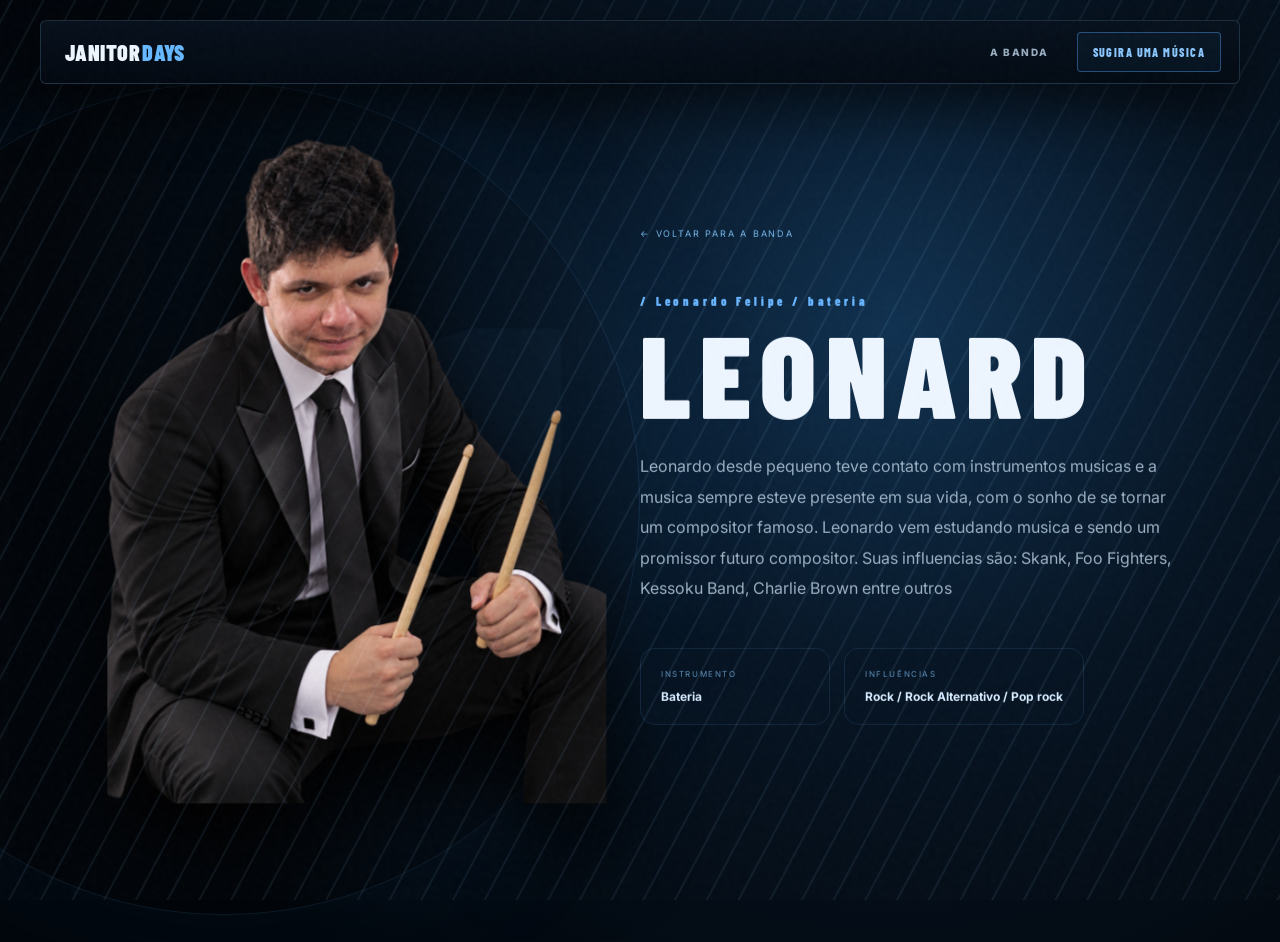
==== commit 90267157: "Update integrante-1.html" ====
--- a/integrante-1.html
+++ b/integrante-1.html
@@ -4,4 +4,7 @@
     rel="stylesheet"><link rel="stylesheet" href="style.css"></head>
     <body class="memberPage"><div class="noise"></div><header id="nav"><a href="index.html" class="brand">JANITOR<span>DAYS</span>
     </a><nav><a href="index.html#banda">A BANDA</a><a href="sugira.html" class="navButton">SUGIRA UMA MÚSICA</a></nav>
-</header><main class="memberHero"><div class="memberGlow scroll3d" data-speed=".14"></div><div class="memberImageWrap"><div class="memberNumber">01</div><img src="leonard.png" alt="INTEGRANTE 01"></div><div class="memberInfo scroll3d" data-speed="-.08"><a class="back buttonFX" href="index.html#banda">← VOLTAR PARA A BANDA</a><div class="eyebrow">/ Leonardo Felipe / bateria</div><h1>L E O N A R D<br><em></em></h1><p>Apresentação do integrante. Aqui entra a história, personalidade musical e papel dentro da JANITOR DAYS.</p><div class="memberGrid"><div><small>INSTRUMENTO</small><strong>Bateria</strong></div><div><small>INFLUÊNCIAS</small><strong>Rock / Alternativo</strong></div></div></div></main><script src="script.js"></script></body></html>+</header><main class="memberHero"><div class="memberGlow scroll3d" data-speed=".14"></div><div class="memberImageWrap"><div class="memberNumber">01</div><img src="leonard.png" alt="INTEGRANTE 01"></div><div class="memberInfo scroll3d" data-speed="-.08"><a class="back buttonFX" href="index.html#banda">← VOLTAR PARA A BANDA</a><div class="eyebrow">/ Leonardo Felipe / bateria</div><h1>L E O N A R D<br><em></em></h1><p>Leonardo desde pequeno teve contato com instrumentos musicas e a musica sempre esteve
+presente em sua vida, com o sonho de se tornar um compositor famoso.
+Leonardo vem estudando musica e sendo um promissor futuro compositor.
+Suas influencias são: Skank, Foo Fighters, Kessoku Band, Charlie Brown entre outros</p><div class="memberGrid"><div><small>INSTRUMENTO</small><strong>Bateria</strong></div><div><small>INFLUÊNCIAS</small><strong>Rock / Rock Alternativo / Pop rock </strong></div></div></div></main><script src="script.js"></script></body></html>
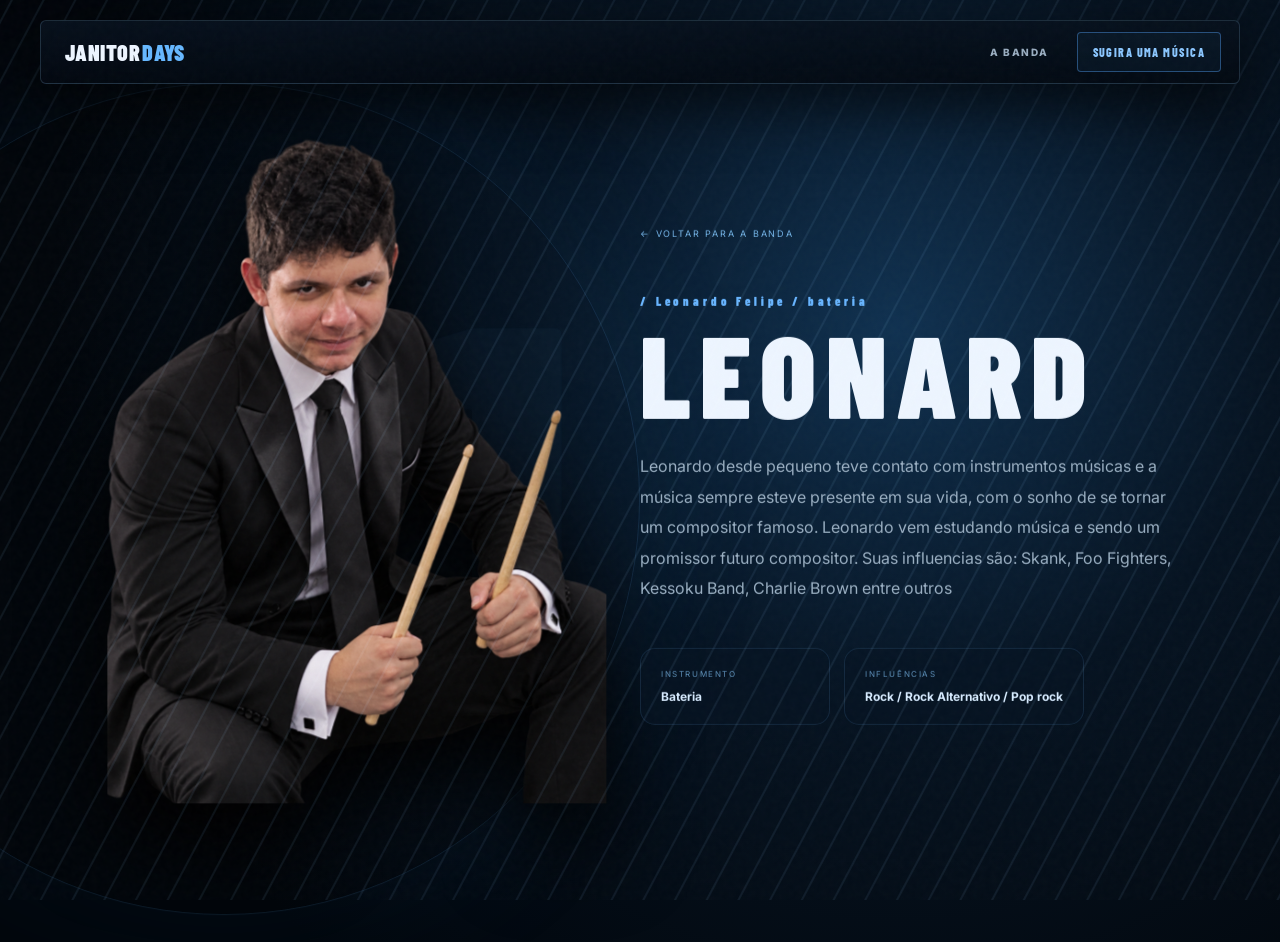
==== commit 7134a825: "Update integrante-1.html" ====
--- a/integrante-1.html
+++ b/integrante-1.html
@@ -4,7 +4,7 @@
     rel="stylesheet"><link rel="stylesheet" href="style.css"></head>
     <body class="memberPage"><div class="noise"></div><header id="nav"><a href="index.html" class="brand">JANITOR<span>DAYS</span>
     </a><nav><a href="index.html#banda">A BANDA</a><a href="sugira.html" class="navButton">SUGIRA UMA MÚSICA</a></nav>
-</header><main class="memberHero"><div class="memberGlow scroll3d" data-speed=".14"></div><div class="memberImageWrap"><div class="memberNumber">01</div><img src="leonard.png" alt="INTEGRANTE 01"></div><div class="memberInfo scroll3d" data-speed="-.08"><a class="back buttonFX" href="index.html#banda">← VOLTAR PARA A BANDA</a><div class="eyebrow">/ Leonardo Felipe / bateria</div><h1>L E O N A R D<br><em></em></h1><p>Leonardo desde pequeno teve contato com instrumentos musicas e a musica sempre esteve
+</header><main class="memberHero"><div class="memberGlow scroll3d" data-speed=".14"></div><div class="memberImageWrap"><div class="memberNumber">01</div><img src="leonard.png" alt="INTEGRANTE 01"></div><div class="memberInfo scroll3d" data-speed="-.08"><a class="back buttonFX" href="index.html#banda">← VOLTAR PARA A BANDA</a><div class="eyebrow">/ Leonardo Felipe / bateria</div><h1>L E O N A R D<br><em></em></h1><p>Leonardo desde pequeno teve contato com instrumentos músicas e a música sempre esteve
 presente em sua vida, com o sonho de se tornar um compositor famoso.
-Leonardo vem estudando musica e sendo um promissor futuro compositor.
+Leonardo vem estudando música e sendo um promissor futuro compositor.
 Suas influencias são: Skank, Foo Fighters, Kessoku Band, Charlie Brown entre outros</p><div class="memberGrid"><div><small>INSTRUMENTO</small><strong>Bateria</strong></div><div><small>INFLUÊNCIAS</small><strong>Rock / Rock Alternativo / Pop rock </strong></div></div></div></main><script src="script.js"></script></body></html>
